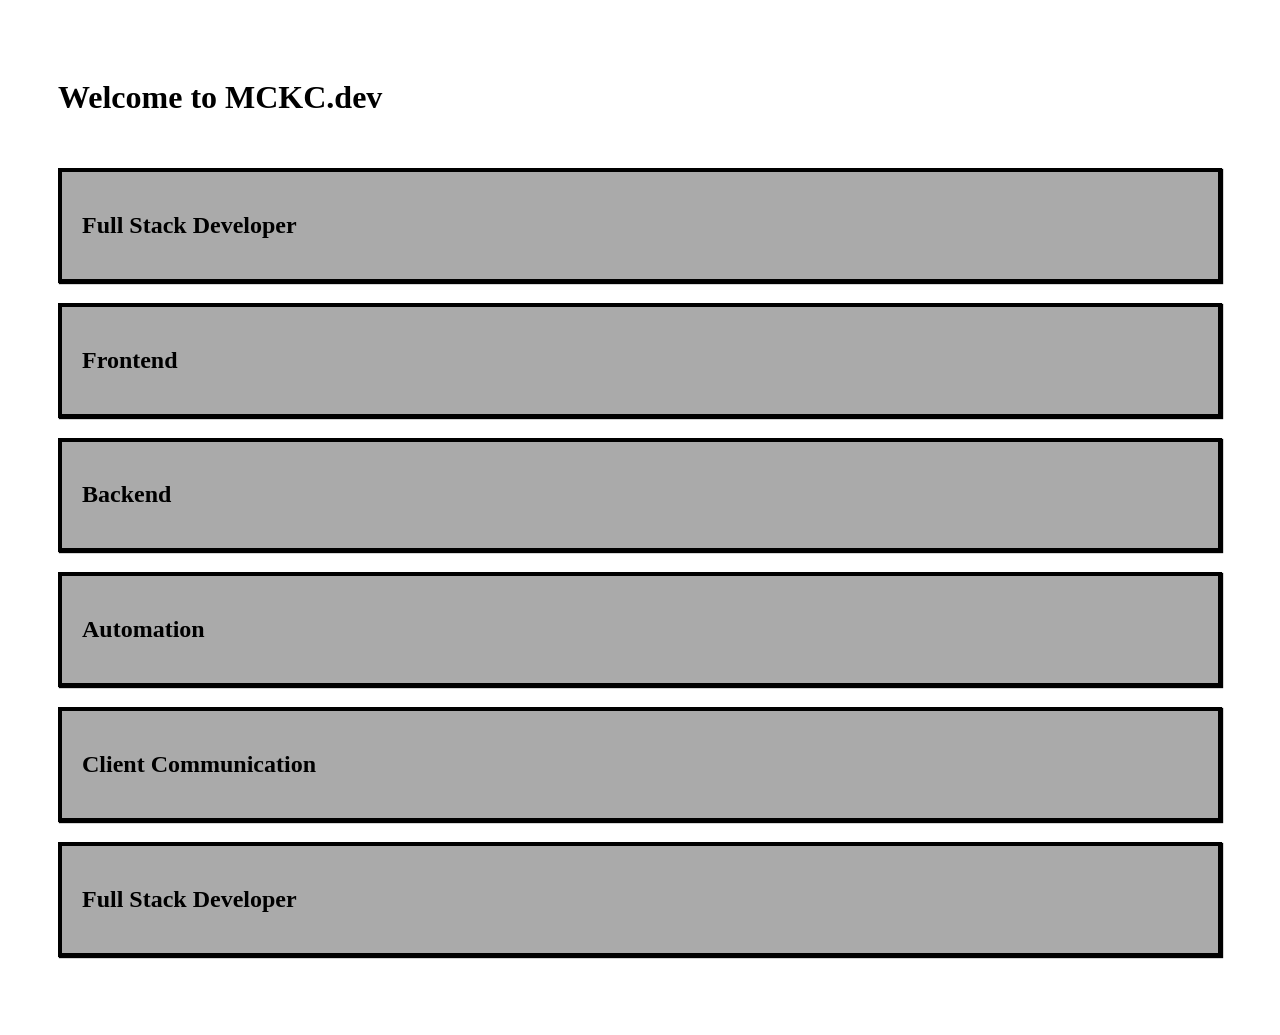
==== index.html @ ee6bb81e "Update index.html" ====
<!DOCTYPE html>
<html>
<head>
    <link rel="stylesheet" href="mckc.css">

</head>
<body>
    <div class="container">
        <h1>Welcome to MCKC.dev</h1>
        <section class="top-content">
            <div class="floaty-box">
                <h2>Full Stack Developer</h2>
            </div>
            <div class="floaty-box">
                <h2>Frontend</h2>
            </div>
            <div class="floaty-box">
                <h2>Backend</h2>
            </div>
            <div class="floaty-box">
                <h2>Automation</h2>
            </div>
            <div class="floaty-box">
                <h2>Client Communication</h2>
            </div>
            <div class="floaty-box">
                <h2>Full Stack Developer</h2>
            </div>
        </section>
    </div>
</body>
<script src="mckc.js"></script>
</html>
---- mckc.css ----
:root {
    --primary-color: #AAA;
    --secondary-color: #444;
    --tertiary-color: #111;
    --color-white: #fff;
    --color-black: #000;
}

.container{
    padding: 50px;
}

.top-content{
    padding-top: 30px;
    width: 100%;
}

.floaty-box{
    border: 4px solid var(--color-black);
    background-color: var(--primary-color);
    padding: 20px;
    box-shadow: 1px 1px 1px black;
    transition: box-shadow, margin-right 0.2s linear;
    margin-bottom: 20px;
    cursor: pointer;
}

.floaty-box:hover{
    box-shadow: 5px 5px 5px black;
    margin-right: -20px;
}
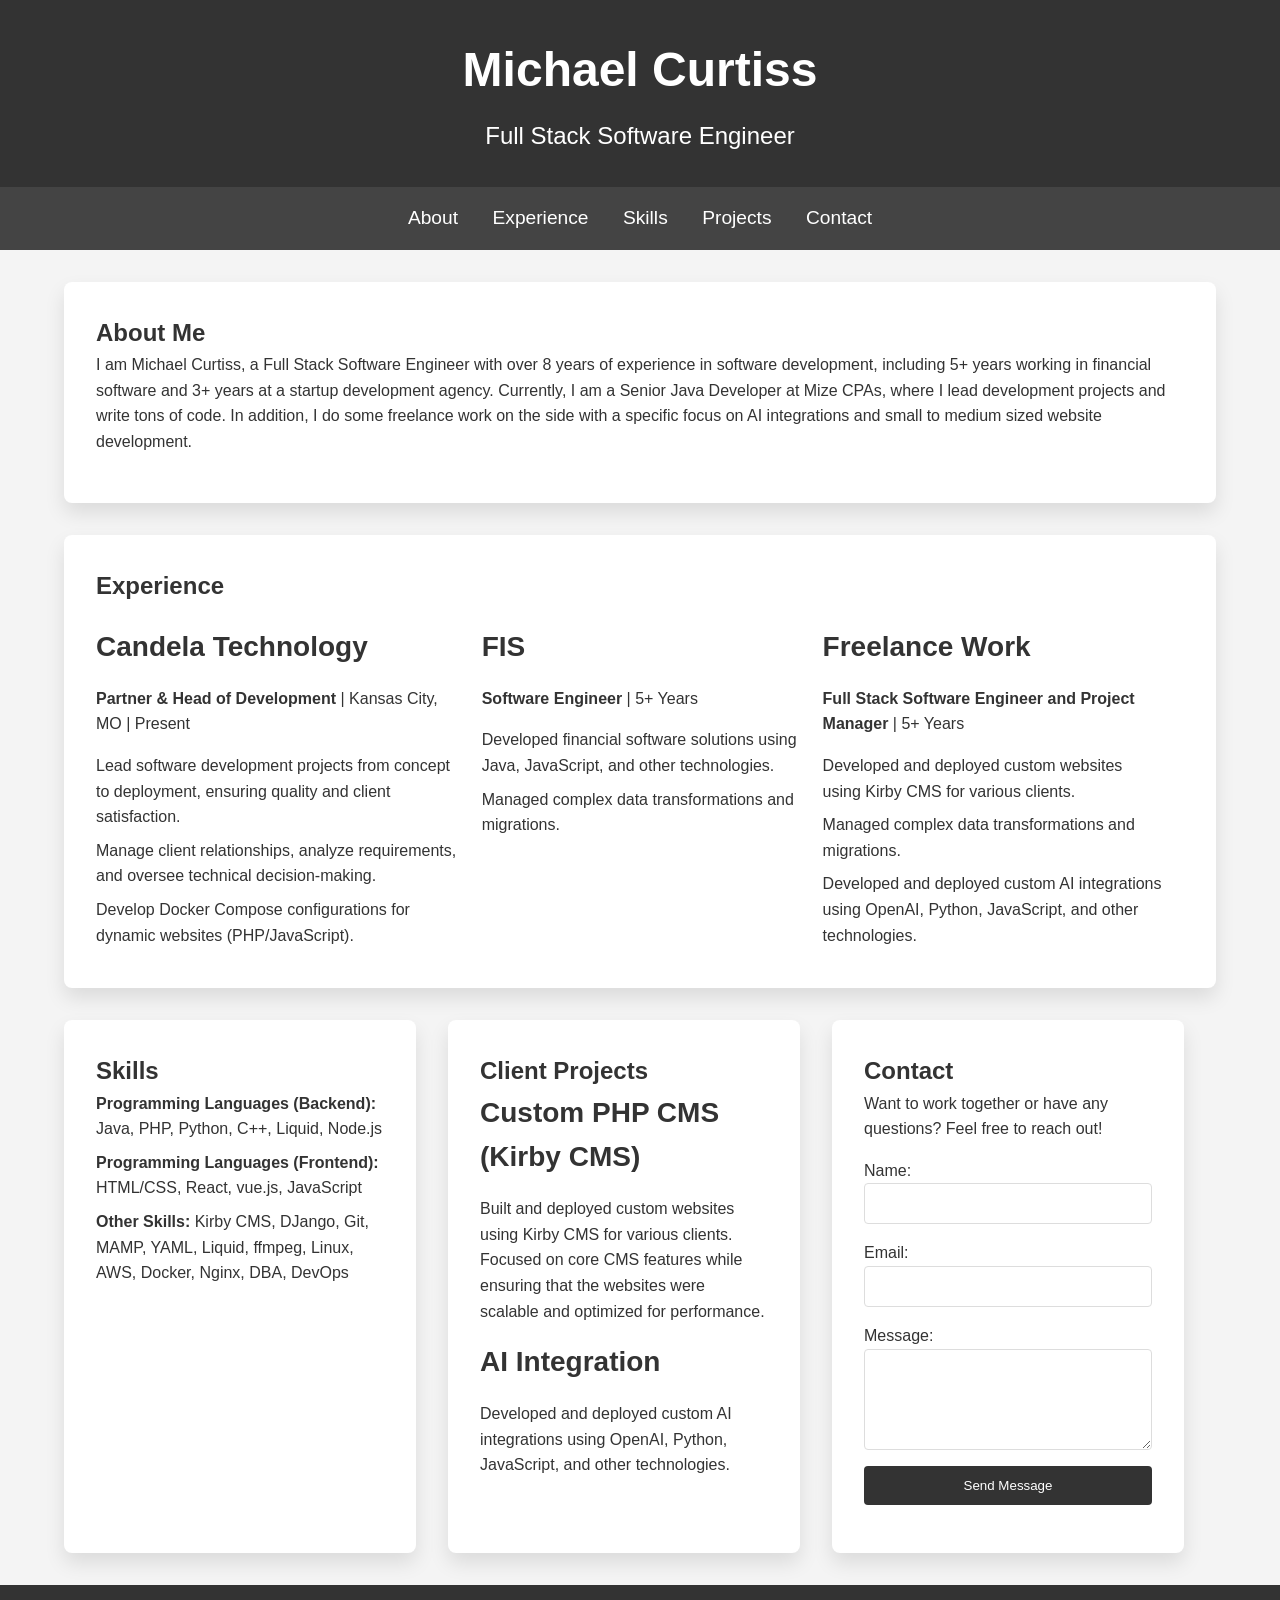
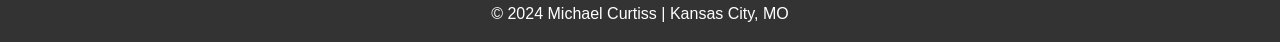
==== commit 578dd883: "updates" ====
--- a/index.html
+++ b/index.html
@@ -1,33 +1,138 @@
 <!DOCTYPE html>
-<html>
+<html lang="en">
+
 <head>
+    <meta charset="UTF-8">
+    <meta name="viewport" content="width=device-width, initial-scale=1.0">
+    <meta http-equiv="X-UA-Compatible" content="ie=edge">
+    <title>Michael Curtiss - Software Engineer</title>
     <link rel="stylesheet" href="mckc.css">
+</head>
 
-</head>
 <body>
-    <div class="container">
-        <h1>Welcome to MCKC.dev</h1>
-        <section class="top-content">
-            <div class="floaty-box">
-                <h2>Full Stack Developer</h2>
-            </div>
-            <div class="floaty-box">
-                <h2>Frontend</h2>
-            </div>
-            <div class="floaty-box">
-                <h2>Backend</h2>
-            </div>
-            <div class="floaty-box">
-                <h2>Automation</h2>
-            </div>
-            <div class="floaty-box">
-                <h2>Client Communication</h2>
-            </div>
-            <div class="floaty-box">
-                <h2>Full Stack Developer</h2>
-            </div>
+
+    <!-- Header Section -->
+    <header>
+        <h1>Michael Curtiss</h1>
+        <p>Full Stack Software Engineer</p>
+    </header>
+
+    <!-- Navigation -->
+    <nav>
+        <ul>
+            <li><a href="#about">About</a></li>
+            <li><a href="#experience">Experience</a></li>
+            <li><a href="#skills">Skills</a></li>
+            <li><a href="#projects">Projects</a></li>
+            <li><a href="#contact">Contact</a></li>
+        </ul>
+    </nav>
+
+    <!-- Main Content Grid -->
+    <main class="container">
+
+        <!-- About Section -->
+        <section id="about" class="card">
+            <h2>About Me</h2>
+            <p>
+                I am Michael Curtiss, a Full Stack Software Engineer with over 8 years of experience in software
+                development,
+                including 5+ years working in financial software and 3+ years at a startup development agency.
+                Currently, I am a Senior Java Developer at Mize CPAs, where I lead development
+                projects and write tons of code.
+
+                In addition, I do some freelance work on the side with a specific focus on AI integrations and small to medium sized website development.
+            </p>
         </section>
-    </div>
+
+        <!-- Experience Section -->
+        <section id="experience" class="card">
+            <h2>Experience</h2>
+
+            <article>
+                <h3>Candela Technology</h3>
+                <p><strong>Partner & Head of Development</strong> | Kansas City, MO | Present</p>
+                <ul>
+                    <li>Lead software development projects from concept to deployment, ensuring quality and client
+                        satisfaction.</li>
+                    <li>Manage client relationships, analyze requirements, and oversee technical decision-making.</li>
+                    <li>Develop Docker Compose configurations for dynamic websites (PHP/JavaScript).</li>
+                </ul>
+            </article>
+
+            <article>
+                <h3>FIS</h3>
+                <p><strong>Software Engineer</strong> | 5+ Years</p>
+                <ul>
+                    <li>Developed financial software solutions using Java, JavaScript, and other technologies.</li>
+                    <li>Managed complex data transformations and migrations.</li>
+                </ul>
+            </article>
+
+            <article>
+                <h3>Freelance Work</h3>
+                <p><strong>Full Stack Software Engineer and Project Manager</strong> | 5+ Years</p>
+                <ul>
+                    <li>Developed and deployed custom websites using Kirby CMS for various clients.</li>
+                    <li>Managed complex data transformations and migrations.</li>
+                    <li>Developed and deployed custom AI integrations using OpenAI, Python, JavaScript, and other technologies.</li>
+                </ul>
+            </article>
+        </section>
+
+        <!-- Skills Section -->
+        <section id="skills" class="card">
+            <h2>Skills</h2>
+            <ul>
+                <li><strong>Programming Languages (Backend):</strong> Java, PHP, Python, C++, Liquid, Node.js</li>
+                <li><strong>Programming Languages (Frontend):</strong> HTML/CSS, React, vue.js, JavaScript</li>
+                <li><strong>Other Skills:</strong> Kirby CMS, DJango, Git, MAMP, YAML, Liquid, ffmpeg, Linux, AWS, Docker, Nginx, DBA, DevOps</li>
+            </ul>
+        </section>
+
+        <!-- Projects Section -->
+        <section id="projects" class="card">
+            <h2>Client Projects</h2>
+
+            <article>
+                <h3>Custom PHP CMS (Kirby CMS)</h3>
+                <p>
+                    Built and deployed custom websites using Kirby CMS for various clients. Focused on core CMS features
+                    while ensuring that the websites were scalable and optimized for performance.
+                </p>
+            </article>
+
+            <article>
+                <h3>AI Integration</h3>
+                <p>Developed and deployed custom AI integrations using OpenAI, Python, JavaScript, and other technologies.</p>
+            </article>
+        </section>
+
+        <!-- Contact Section -->
+        <section id="contact" class="card">
+            <h2>Contact</h2>
+            <p>Want to work together or have any questions? Feel free to reach out!</p>
+            <form action="#" method="post">
+                <label for="name">Name:</label>
+                <input type="text" id="name" name="name" required>
+
+                <label for="email">Email:</label>
+                <input type="email" id="email" name="email" required>
+
+                <label for="message">Message:</label>
+                <textarea id="message" name="message" rows="5" required></textarea>
+
+                <input type="submit" value="Send Message">
+            </form>
+        </section>
+
+    </main>
+
+    <!-- Footer -->
+    <footer>
+        <p>&copy; 2024 Michael Curtiss | Kansas City, MO</p>
+    </footer>
+
 </body>
-<script src="mckc.js"></script>
+
 </html>
--- a/mckc.css
+++ b/mckc.css
@@ -1,31 +1,206 @@
-:root {
-    --primary-color: #AAA;
-    --secondary-color: #444;
-    --tertiary-color: #111;
-    --color-white: #fff;
-    --color-black: #000;
-}
-
-.container{
-    padding: 50px;
-}
-
-.top-content{
-    padding-top: 30px;
-    width: 100%;
-}
-
-.floaty-box{
-    border: 4px solid var(--color-black);
-    background-color: var(--primary-color);
-    padding: 20px;
-    box-shadow: 1px 1px 1px black;
-    transition: box-shadow, margin-right 0.2s linear;
-    margin-bottom: 20px;
+/* Basic Reset */
+* {
+    margin: 0;
+    padding: 0;
+    box-sizing: border-box;
+    font-family: Arial, sans-serif;
+}
+
+/* Body */
+body {
+    background-color: #f4f4f4;
+    color: #333;
+    line-height: 1.6;
+    overflow-x: hidden;
+}
+
+/* Container */
+.container {
+    width: 90%;
+    margin: 0 auto;
+    padding: 2rem 0;
+    display: grid;
+    grid-template-columns: repeat(auto-fit, minmax(300px, 1fr));
+    gap: 2rem;
+}
+
+/* Animations */
+@keyframes fadeIn {
+    0% {
+        opacity: 0;
+        transform: translateY(30px);
+    }
+
+    100% {
+        opacity: 1;
+        transform: translateY(0);
+    }
+}
+
+@keyframes hoverUp {
+    0% {
+        transform: translateY(0);
+        box-shadow: 0 10px 15px rgba(0, 0, 0, 0.1);
+    }
+
+    100% {
+        transform: translateY(-10px);
+        box-shadow: 0 20px 25px rgba(0, 0, 0, 0.2);
+    }
+}
+
+/* Header */
+header {
+    background: #333;
+    color: #fff;
+    text-align: center;
+    padding: 2rem 0;
+    grid-column: 1 / -1;
+    animation: fadeIn 1s ease-in-out;
+}
+
+header h1 {
+    font-size: 3rem;
+}
+
+header p {
+    font-size: 1.5rem;
+    margin-top: 0.5rem;
+}
+
+/* Navigation */
+nav {
+    background: #444;
+    color: #fff;
+    text-align: center;
+    padding: 1rem 0;
+    grid-column: 1 / -1;
+    animation: fadeIn 1.2s ease-in-out;
+}
+
+nav ul {
+    list-style: none;
+}
+
+nav ul li {
+    display: inline;
+    margin: 0 15px;
+}
+
+nav ul li a {
+    color: #fff;
+    text-decoration: none;
+    font-size: 1.2rem;
+}
+
+nav ul li a:hover {
+    text-decoration: underline;
+}
+
+/* Content Tiles */
+.card {
+    background: #fff;
+    border-radius: 8px;
+    padding: 2rem;
+    box-shadow: 0 10px 20px rgba(0, 0, 0, 0.1);
+    transition: transform 0.3s ease, box-shadow 0.3s ease;
+    animation: fadeIn 1.5s ease-in-out;
+    position: relative;
+    z-index: 0;
+}
+
+.card h3 {
+    margin-bottom: 1rem;
+    font-size: 1.75rem;
+}
+
+.card p {
+    margin-bottom: 1rem;
+}
+
+.card ul {
+    list-style: none;
+    padding: 0;
+}
+
+.card ul li {
+    margin-bottom: 0.5rem;
+}
+
+/* About Section */
+#about {
+    grid-column: span 4;
+    animation: fadeIn 1.3s ease-in-out;
+}
+
+/* Skills Section */
+#skills ul {
+    columns: 1;
+    gap: 1rem;
+}
+#experience {
+    grid-column: span 4;
+    display: grid;
+    grid-gap: 20px;
+    grid-template-columns: auto auto auto;
+}
+#experience h2 {
+    grid-column: span 4;
+}
+#experience article {
+    grid-column: span 1;
+}
+
+/* Contact Form */
+form {
+    display: flex;
+    flex-direction: column;
+    animation: fadeIn 1.6s ease-in-out;
+}
+
+input,
+textarea {
+    margin-bottom: 1rem;
+    padding: 0.75rem;
+    border: 1px solid #ddd;
+    border-radius: 4px;
+}
+
+input[type="submit"] {
+    background: #333;
+    color: #fff;
+    border: none;
     cursor: pointer;
-}
-
-.floaty-box:hover{
-    box-shadow: 5px 5px 5px black;
-    margin-right: -20px;
+    transition: background 0.3s ease;
+}
+
+input[type="submit"]:hover {
+    background: #555;
+}
+
+/* Footer */
+footer {
+    background: #333;
+    color: #fff;
+    text-align: center;
+    padding: 1rem 0;
+    grid-column: 1 / -1;
+    animation: fadeIn 1.8s ease-in-out;
+}
+
+/* Responsive Grid */
+@media (max-width: 768px) {
+    .container {
+        grid-template-columns: 1fr;
+    }
+}
+
+@media (max-width: 480px) {
+    header h1 {
+        font-size: 2.5rem;
+    }
+
+    nav ul li a {
+        font-size: 1rem;
+    }
 }
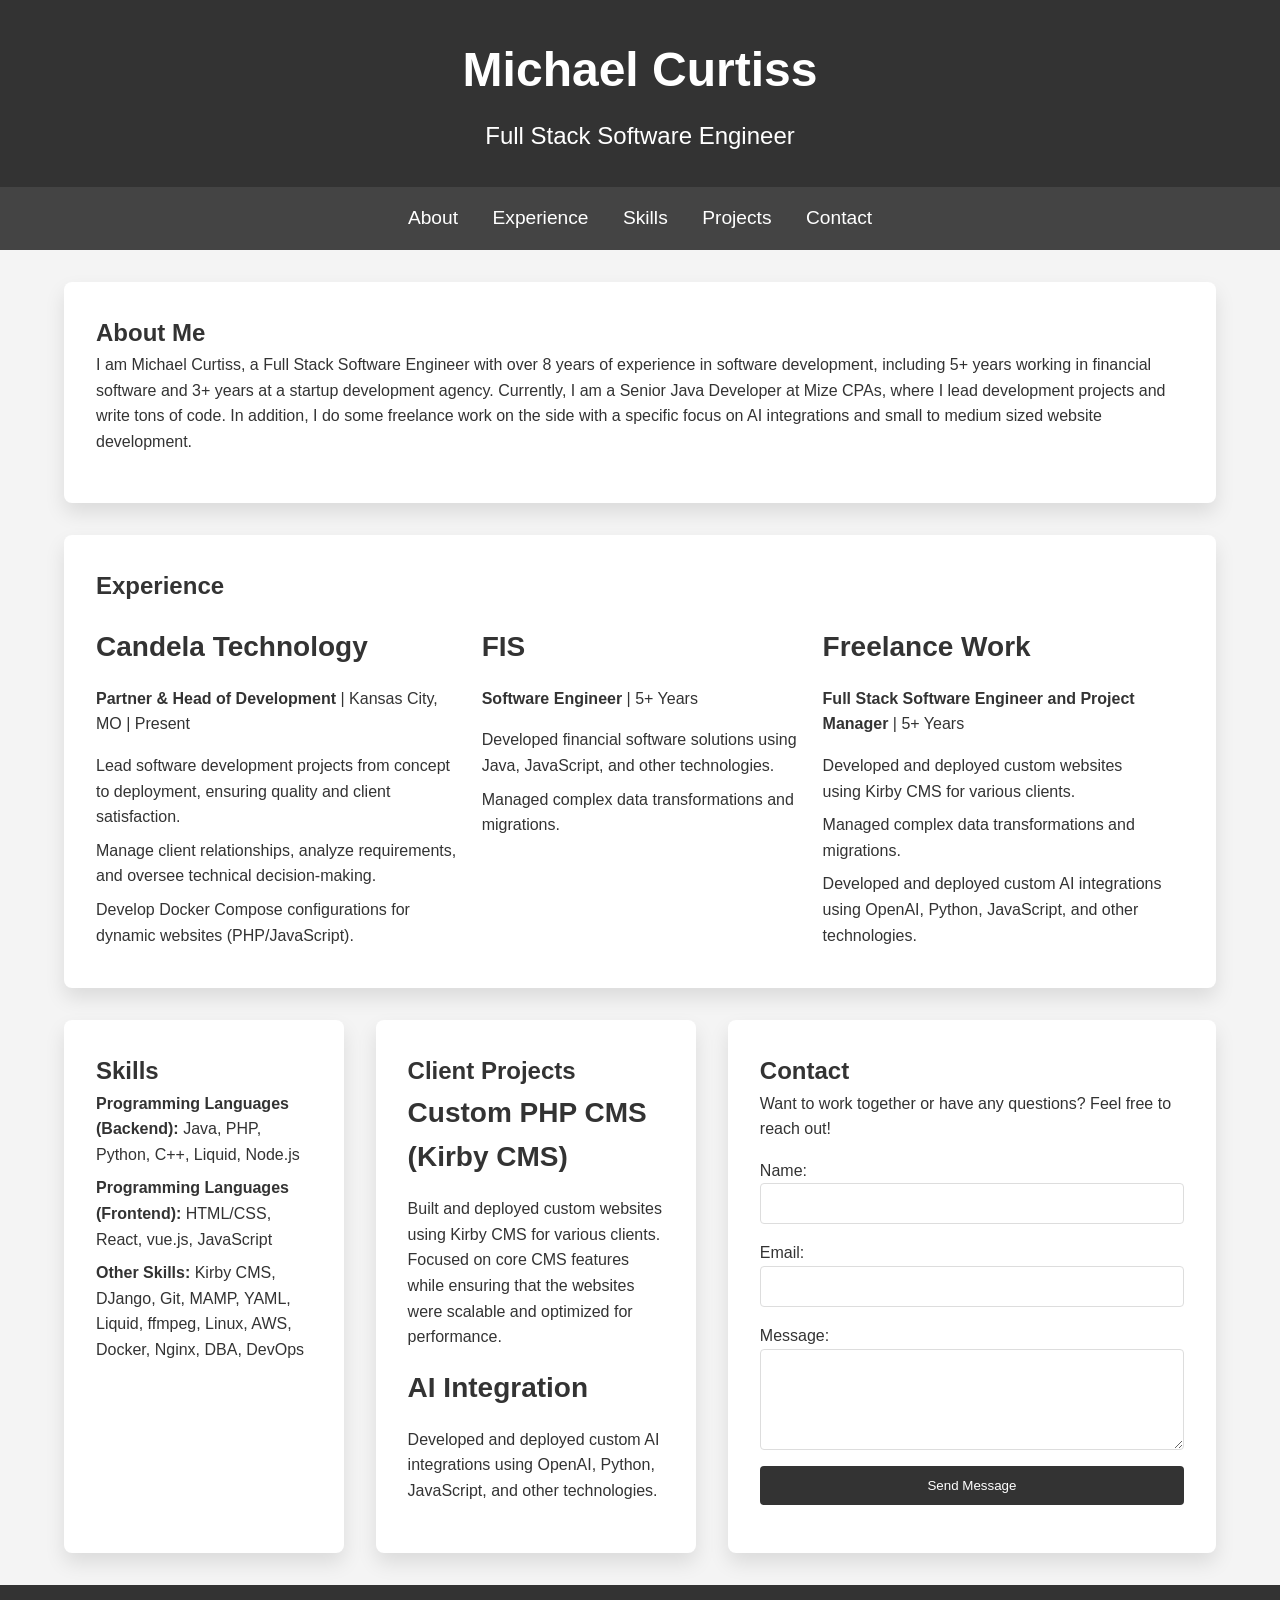
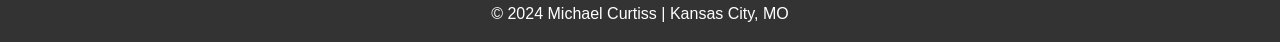
==== commit 4e0f6a08: "better css and form submission" ====
--- a/index.html
+++ b/index.html
@@ -112,7 +112,12 @@
         <section id="contact" class="card">
             <h2>Contact</h2>
             <p>Want to work together or have any questions? Feel free to reach out!</p>
-            <form action="#" method="post">
+
+            <form action="https://formsubmit.co/m@mckc.dev" method="POST">
+                <!-- Formsubmit settings -->
+                <input type="hidden" name="_captcha" value="false">
+                <input type="hidden" name="_next" value="https://yourusername.github.io/thank-you.html">
+
                 <label for="name">Name:</label>
                 <input type="text" id="name" name="name" required>
 
--- a/mckc.css
+++ b/mckc.css
@@ -20,7 +20,6 @@
     margin: 0 auto;
     padding: 2rem 0;
     display: grid;
-    grid-template-columns: repeat(auto-fit, minmax(300px, 1fr));
     gap: 2rem;
 }
 
@@ -188,10 +187,25 @@
     animation: fadeIn 1.8s ease-in-out;
 }
 
+#contact {
+    grid-column: span 2;
+}
 /* Responsive Grid */
-@media (max-width: 768px) {
+@media (max-width: 1000px) {
     .container {
-        grid-template-columns: 1fr;
+    }
+    #experience{
+        display: flex;
+        flex-direction: column;
+    }
+    #skills{
+        grid-column: span 4;
+    }
+    #projects{
+        grid-column: span 4;
+    }
+    #contact{
+        grid-column: span 4;
     }
 }
 
@@ -203,4 +217,6 @@
     nav ul li a {
         font-size: 1rem;
     }
+
+
 }
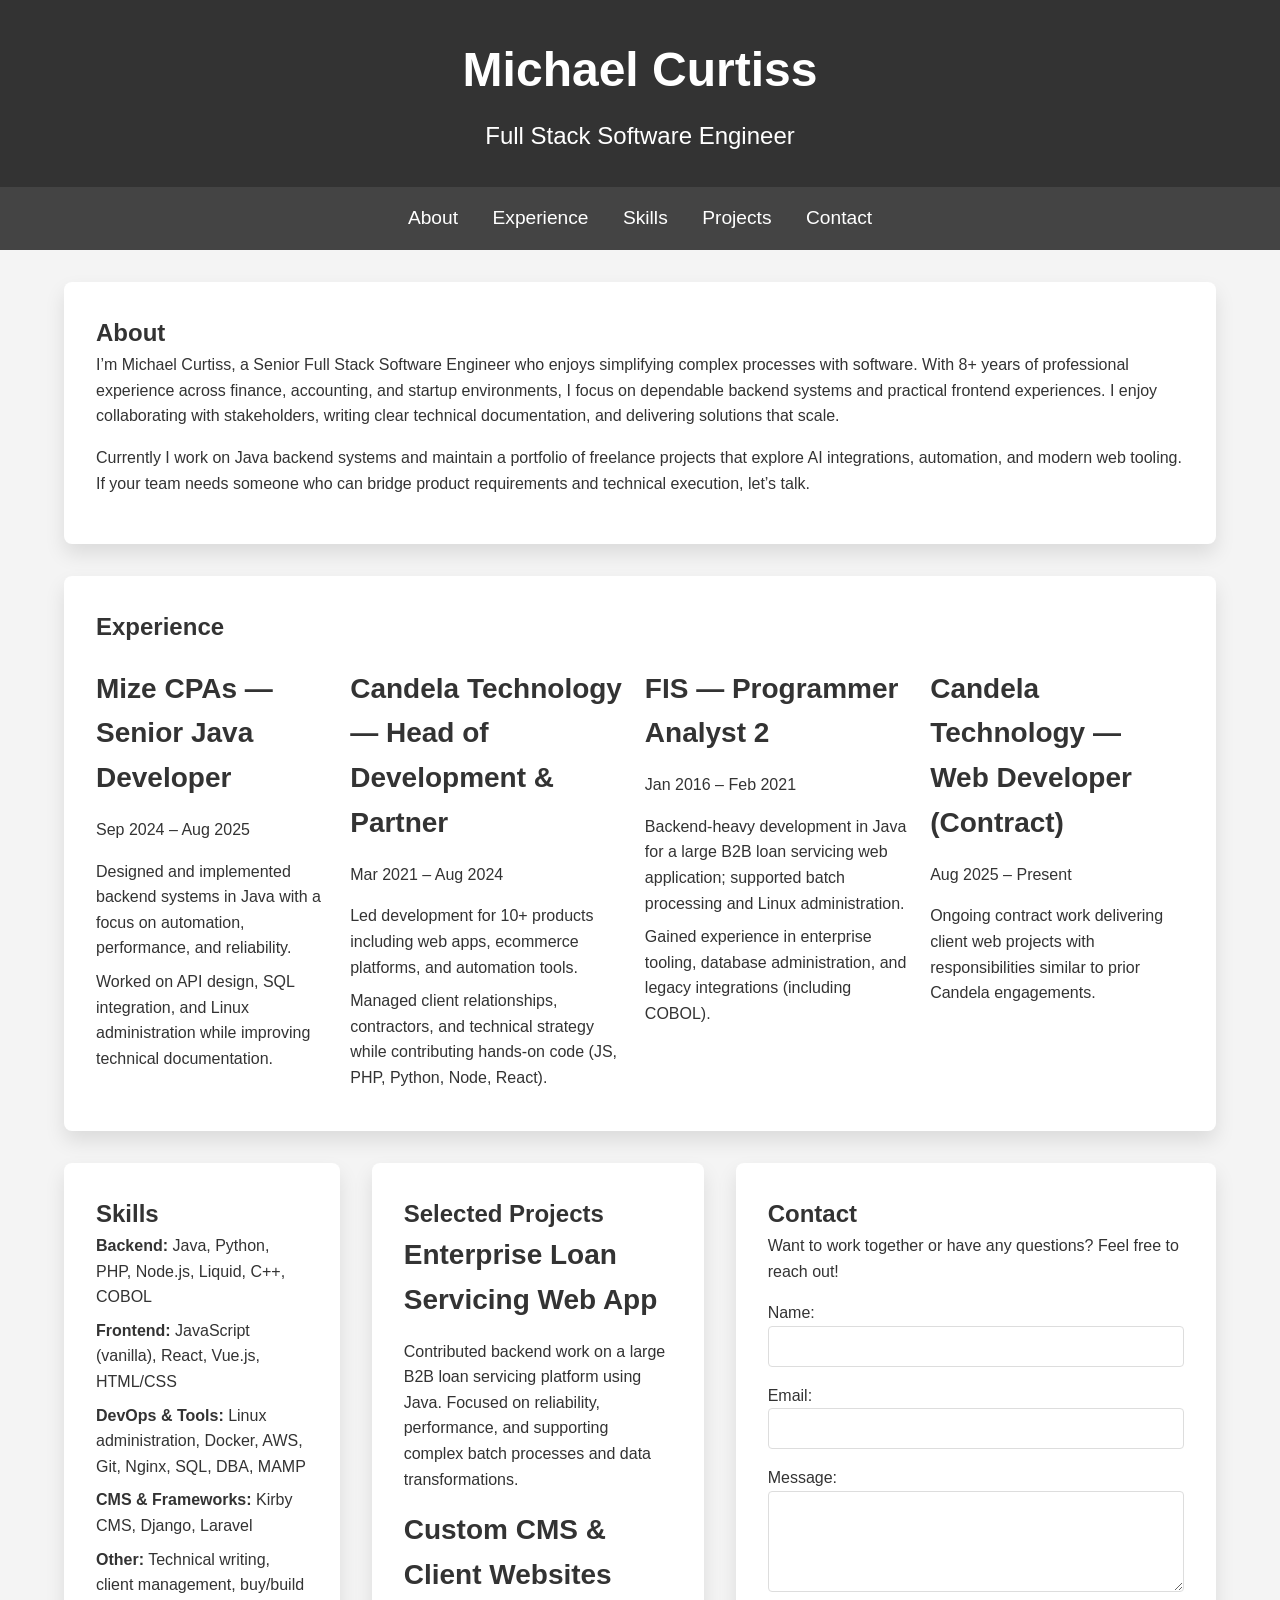
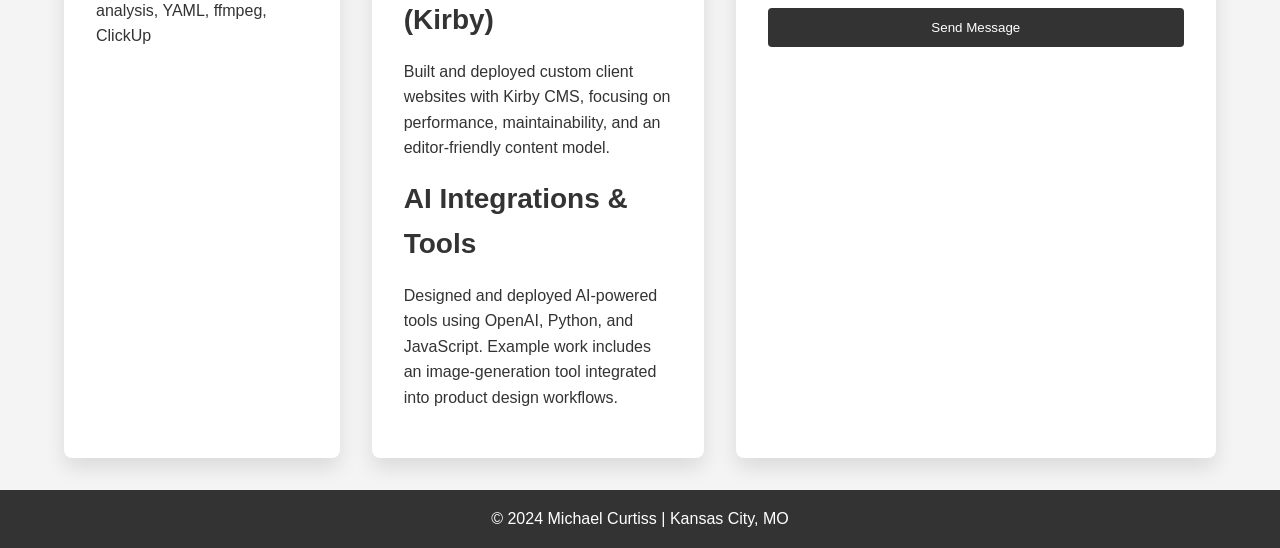
==== commit df008b0d: "Meta stuff" ====
--- a/index.html
+++ b/index.html
@@ -2,11 +2,18 @@
 <html lang="en">
 
 <head>
-    <meta charset="UTF-8">
-    <meta name="viewport" content="width=device-width, initial-scale=1.0">
-    <meta http-equiv="X-UA-Compatible" content="ie=edge">
-    <title>Michael Curtiss - Software Engineer</title>
-    <link rel="stylesheet" href="mckc.css">
+    <meta charset="utf-8" />
+    <meta name="viewport" content="width=device-width,initial-scale=1" />
+    <meta http-equiv="X-UA-Compatible" content="IE=edge" />
+    <meta name="description" content="Michael Curtiss — Senior Full Stack Software Engineer. Java backend specialist with experience in finance, startups, and AI integrations." />
+    <title>Michael Curtiss — Software Engineer</title>
+
+    <!-- Open Graph (optional, update image/url if you have them) -->
+    <meta property="og:title" content="Michael Curtiss — Software Engineer" />
+    <meta property="og:description" content="Senior Full Stack Software Engineer building dependable, scalable systems and practical AI integrations." />
+    <meta property="og:type" content="website" />
+
+    <link rel="stylesheet" href="mckc.css" />
 </head>
 
 <body>
@@ -28,83 +35,101 @@
         </ul>
     </nav>
 
-    <!-- Main Content Grid -->
-    <main class="container">
+    <main id="main" class="container" role="main" aria-labelledby="main-title">
 
-        <!-- About Section -->
-        <section id="about" class="card">
-            <h2>About Me</h2>
+        <!-- About -->
+        <section id="about" class="card" aria-labelledby="about-title">
+            <h2 id="about-title">About</h2>
             <p>
-                I am Michael Curtiss, a Full Stack Software Engineer with over 8 years of experience in software
-                development,
-                including 5+ years working in financial software and 3+ years at a startup development agency.
-                Currently, I am a Senior Java Developer at Mize CPAs, where I lead development
-                projects and write tons of code.
-
-                In addition, I do some freelance work on the side with a specific focus on AI integrations and small to medium sized website development.
+                I’m Michael Curtiss, a Senior Full Stack Software Engineer who enjoys simplifying complex processes with software.
+                With 8+ years of professional experience across finance, accounting, and startup environments, I focus on
+                dependable backend systems and practical frontend experiences. I enjoy collaborating with stakeholders,
+                writing clear technical documentation, and delivering solutions that scale.
+            </p>
+            <p>
+                Currently I work on Java backend systems and maintain a portfolio of freelance projects that explore AI integrations,
+                automation, and modern web tooling. If your team needs someone who can bridge product requirements and technical execution,
+                let’s talk.
             </p>
         </section>
 
-        <!-- Experience Section -->
-        <section id="experience" class="card">
-            <h2>Experience</h2>
+        <!-- Experience -->
+        <section id="experience" class="card" aria-labelledby="experience-title">
+            <h2 id="experience-title">Experience</h2>
 
-            <article>
-                <h3>Candela Technology</h3>
-                <p><strong>Partner & Head of Development</strong> | Kansas City, MO | Present</p>
+            <article aria-labelledby="mize-title">
+                <h3 id="mize-title">Mize CPAs — Senior Java Developer</h3>
+                <p class="muted">Sep 2024 – Aug 2025</p>
                 <ul>
-                    <li>Lead software development projects from concept to deployment, ensuring quality and client
-                        satisfaction.</li>
-                    <li>Manage client relationships, analyze requirements, and oversee technical decision-making.</li>
-                    <li>Develop Docker Compose configurations for dynamic websites (PHP/JavaScript).</li>
+                    <li>Designed and implemented backend systems in Java with a focus on automation, performance, and reliability.</li>
+                    <li>Worked on API design, SQL integration, and Linux administration while improving technical documentation.</li>
                 </ul>
             </article>
 
-            <article>
-                <h3>FIS</h3>
-                <p><strong>Software Engineer</strong> | 5+ Years</p>
+            <article aria-labelledby="candela-title">
+                <h3 id="candela-title">Candela Technology — Head of Development & Partner</h3>
+                <p class="muted">Mar 2021 – Aug 2024</p>
                 <ul>
-                    <li>Developed financial software solutions using Java, JavaScript, and other technologies.</li>
-                    <li>Managed complex data transformations and migrations.</li>
+                    <li>Led development for 10+ products including web apps, ecommerce platforms, and automation tools.</li>
+                    <li>Managed client relationships, contractors, and technical strategy while contributing hands-on code (JS, PHP, Python, Node, React).</li>
                 </ul>
             </article>
 
-            <article>
-                <h3>Freelance Work</h3>
-                <p><strong>Full Stack Software Engineer and Project Manager</strong> | 5+ Years</p>
+            <article aria-labelledby="fis-title">
+                <h3 id="fis-title">FIS — Programmer Analyst 2</h3>
+                <p class="muted">Jan 2016 – Feb 2021</p>
                 <ul>
-                    <li>Developed and deployed custom websites using Kirby CMS for various clients.</li>
-                    <li>Managed complex data transformations and migrations.</li>
-                    <li>Developed and deployed custom AI integrations using OpenAI, Python, JavaScript, and other technologies.</li>
+                    <li>Backend-heavy development in Java for a large B2B loan servicing web application; supported batch processing and Linux administration.</li>
+                    <li>Gained experience in enterprise tooling, database administration, and legacy integrations (including COBOL).</li>
+                </ul>
+            </article>
+
+            <article aria-labelledby="candela-contract-title">
+                <h3 id="candela-contract-title">Candela Technology — Web Developer (Contract)</h3>
+                <p class="muted">Aug 2025 – Present</p>
+                <ul>
+                    <li>Ongoing contract work delivering client web projects with responsibilities similar to prior Candela engagements.</li>
                 </ul>
             </article>
         </section>
 
-        <!-- Skills Section -->
-        <section id="skills" class="card">
-            <h2>Skills</h2>
+        <!-- Skills -->
+        <section id="skills" class="card" aria-labelledby="skills-title">
+            <h2 id="skills-title">Skills</h2>
+
             <ul>
-                <li><strong>Programming Languages (Backend):</strong> Java, PHP, Python, C++, Liquid, Node.js</li>
-                <li><strong>Programming Languages (Frontend):</strong> HTML/CSS, React, vue.js, JavaScript</li>
-                <li><strong>Other Skills:</strong> Kirby CMS, DJango, Git, MAMP, YAML, Liquid, ffmpeg, Linux, AWS, Docker, Nginx, DBA, DevOps</li>
+                <li><strong>Backend:</strong> Java, Python, PHP, Node.js, Liquid, C++, COBOL</li>
+                <li><strong>Frontend:</strong> JavaScript (vanilla), React, Vue.js, HTML/CSS</li>
+                <li><strong>DevOps & Tools:</strong> Linux administration, Docker, AWS, Git, Nginx, SQL, DBA, MAMP</li>
+                <li><strong>CMS & Frameworks:</strong> Kirby CMS, Django, Laravel</li>
+                <li><strong>Other:</strong> Technical writing, client management, buy/build analysis, YAML, ffmpeg, ClickUp</li>
             </ul>
         </section>
 
-        <!-- Projects Section -->
-        <section id="projects" class="card">
-            <h2>Client Projects</h2>
+        <!-- Projects -->
+        <section id="projects" class="card" aria-labelledby="projects-title">
+            <h2 id="projects-title">Selected Projects</h2>
 
             <article>
-                <h3>Custom PHP CMS (Kirby CMS)</h3>
+                <h3>Enterprise Loan Servicing Web App</h3>
                 <p>
-                    Built and deployed custom websites using Kirby CMS for various clients. Focused on core CMS features
-                    while ensuring that the websites were scalable and optimized for performance.
+                    Contributed backend work on a large B2B loan servicing platform using Java. Focused on reliability, performance,
+                    and supporting complex batch processes and data transformations.
                 </p>
             </article>
 
             <article>
-                <h3>AI Integration</h3>
-                <p>Developed and deployed custom AI integrations using OpenAI, Python, JavaScript, and other technologies.</p>
+                <h3>Custom CMS & Client Websites (Kirby)</h3>
+                <p>
+                    Built and deployed custom client websites with Kirby CMS, focusing on performance, maintainability, and an editor-friendly content model.
+                </p>
+            </article>
+
+            <article>
+                <h3>AI Integrations & Tools</h3>
+                <p>
+                    Designed and deployed AI-powered tools using OpenAI, Python, and JavaScript. Example work includes an image-generation tool integrated into product design workflows.
+                </p>
             </article>
         </section>
 
@@ -113,7 +138,7 @@
             <h2>Contact</h2>
             <p>Want to work together or have any questions? Feel free to reach out!</p>
 
-            <form action="https://formsubmit.co/m@mckc.dev" method="POST">
+            <form action="https://formsubmit.co/bb45f98d49dd098b957e6c42e522ebe4" method="POST">
                 <!-- Formsubmit settings -->
                 <input type="hidden" name="_captcha" value="false">
                 <input type="hidden" name="_next" value="https://yourusername.github.io/thank-you.html">
